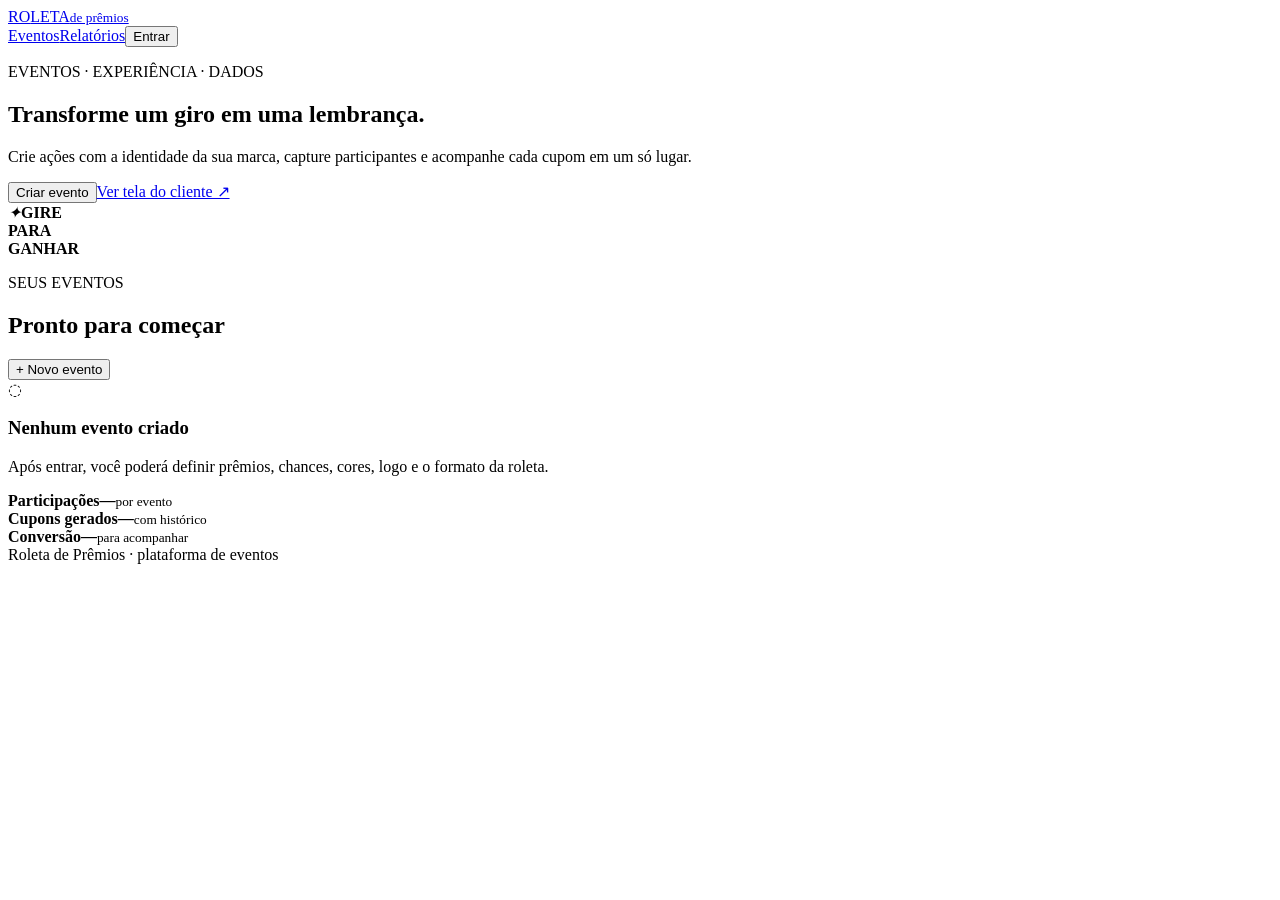
==== index.html @ ffb688e8 "chore: add index.html" ====
<!doctype html>
<html lang="pt-BR">
<head>
  <meta charset="utf-8"><meta name="viewport" content="width=device-width,initial-scale=1">
  <meta name="theme-color" content="#681d30"><link rel="manifest" href="manifest.webmanifest">
  <link rel="preconnect" href="https://fonts.googleapis.com"><link rel="preconnect" href="https://fonts.gstatic.com" crossorigin>
  <link href="https://fonts.googleapis.com/css2?family=DM+Mono:wght@500;700&family=DM+Sans:wght@400;500;700&family=Playfair+Display:wght@600;700&display=swap" rel="stylesheet">
  <link rel="stylesheet" href="css/app.css"><title>Roleta de Prêmios</title>
</head>
<body>
  <main class="shell">
    <header><a class="brand" href="./">RO<span>LETA</span><small>de prêmios</small></a><nav><a href="#eventos">Eventos</a><a href="#relatorios">Relatórios</a><button class="account">Entrar</button></nav></header>
    <section class="hero"><div><p class="eyebrow">EVENTOS · EXPERIÊNCIA · DADOS</p><h1>Transforme um giro em uma lembrança.</h1><p class="lede">Crie ações com a identidade da sua marca, capture participantes e acompanhe cada cupom em um só lugar.</p><div class="actions"><button class="primary">Criar evento</button><a href="participar.html?evento=demo" class="secondary">Ver tela do cliente ↗</a></div></div><div class="wheel-art"><i>✦</i><b>GIRE<br>PARA<br>GANHAR</b></div></section>
    <section id="eventos" class="panel"><div class="section-head"><div><p class="eyebrow">SEUS EVENTOS</p><h2>Pronto para começar</h2></div><button class="outline">+ Novo evento</button></div><div class="empty"><span>◌</span><h3>Nenhum evento criado</h3><p>Após entrar, você poderá definir prêmios, chances, cores, logo e o formato da roleta.</p></div></section>
    <section id="relatorios" class="three"><article><b>Participações</b><strong>—</strong><small>por evento</small></article><article><b>Cupons gerados</b><strong>—</strong><small>com histórico</small></article><article><b>Conversão</b><strong>—</strong><small>para acompanhar</small></article></section>
  </main><footer>Roleta de Prêmios · plataforma de eventos</footer><script type="module" src="js/app.js"></script>
</body></html>
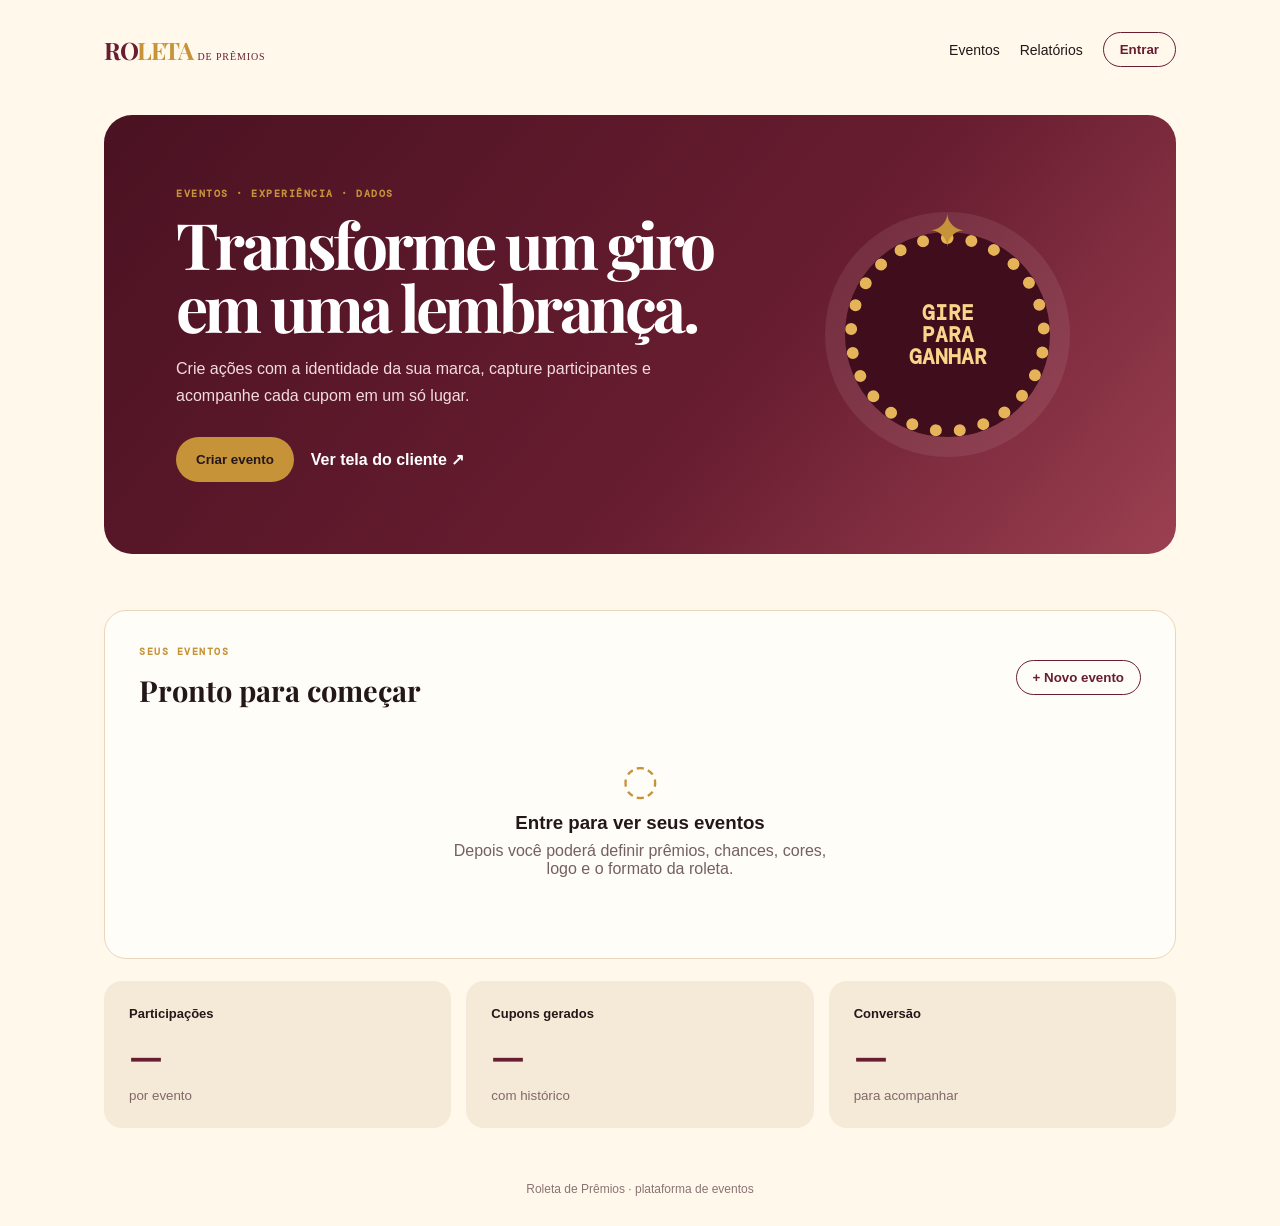
==== commit 77c7bdec: "feat: connect index.html to admin login" ====
--- a/index.html
+++ b/index.html
@@ -11,7 +11,7 @@
   <main class="shell">
     <header><a class="brand" href="./">RO<span>LETA</span><small>de prêmios</small></a><nav><a href="#eventos">Eventos</a><a href="#relatorios">Relatórios</a><button class="account">Entrar</button></nav></header>
     <section class="hero"><div><p class="eyebrow">EVENTOS · EXPERIÊNCIA · DADOS</p><h1>Transforme um giro em uma lembrança.</h1><p class="lede">Crie ações com a identidade da sua marca, capture participantes e acompanhe cada cupom em um só lugar.</p><div class="actions"><button class="primary">Criar evento</button><a href="participar.html?evento=demo" class="secondary">Ver tela do cliente ↗</a></div></div><div class="wheel-art"><i>✦</i><b>GIRE<br>PARA<br>GANHAR</b></div></section>
-    <section id="eventos" class="panel"><div class="section-head"><div><p class="eyebrow">SEUS EVENTOS</p><h2>Pronto para começar</h2></div><button class="outline">+ Novo evento</button></div><div class="empty"><span>◌</span><h3>Nenhum evento criado</h3><p>Após entrar, você poderá definir prêmios, chances, cores, logo e o formato da roleta.</p></div></section>
+    <section id="eventos" class="panel"><div class="section-head"><div><p class="eyebrow">SEUS EVENTOS</p><h2>Pronto para começar</h2></div><button class="outline" id="newEvent">+ Novo evento</button></div><div class="empty" id="eventList"><span>◌</span><h3>Entre para ver seus eventos</h3><p>Depois você poderá definir prêmios, chances, cores, logo e o formato da roleta.</p></div></section>
     <section id="relatorios" class="three"><article><b>Participações</b><strong>—</strong><small>por evento</small></article><article><b>Cupons gerados</b><strong>—</strong><small>com histórico</small></article><article><b>Conversão</b><strong>—</strong><small>para acompanhar</small></article></section>
   </main><footer>Roleta de Prêmios · plataforma de eventos</footer><script type="module" src="js/app.js"></script>
 </body></html>
--- a/css/app.css
+++ b/css/app.css
@@ -0,0 +1 @@
+:root{--wine:#681d30;--ink:#241719;--gold:#c79339;--cream:#fff8eb;--soft:#f5ead7}*{box-sizing:border-box}body{margin:0;background:var(--cream);color:var(--ink);font-family:'DM Sans',sans-serif}.shell{max-width:1120px;margin:auto;padding:24px}header{display:flex;align-items:center;justify-content:space-between;padding:8px 0 48px}.brand{color:var(--wine);font:700 24px 'Playfair Display';letter-spacing:-.06em;text-decoration:none}.brand span{color:var(--gold)}.brand small{font:500 10px 'DM Sans';letter-spacing:.09em;margin-left:5px;text-transform:uppercase}nav{display:flex;gap:20px;align-items:center}nav a{font-size:14px;color:var(--ink);text-decoration:none}.account,.outline{border:1px solid var(--wine);background:transparent;color:var(--wine);border-radius:999px;padding:9px 16px;font-weight:700}.hero{min-height:410px;padding:clamp(26px,6vw,72px);display:grid;grid-template-columns:1.3fr .7fr;gap:36px;align-items:center;border-radius:28px;background:linear-gradient(130deg,#4a1222,var(--wine) 60%,#9b4051);color:white;overflow:hidden}.eyebrow{font:700 10px 'DM Mono';letter-spacing:.15em;color:var(--gold);margin:0 0 13px}.hero h1,.public h1{font:700 clamp(39px,5vw,65px)/.98 'Playfair Display';letter-spacing:-.055em;margin:0 0 18px}.lede{max-width:520px;line-height:1.65;color:#f4dce0}.actions{display:flex;gap:13px;margin-top:28px}.primary{border:0;border-radius:999px;background:var(--gold);color:#241719;padding:13px 20px;font-weight:700;cursor:pointer;text-decoration:none}.secondary{padding:13px 4px;color:#fff;text-decoration:none;font-weight:700}.wheel-art{width:205px;aspect-ratio:1;border:12px dotted #e5b459;border-radius:50%;display:grid;place-items:center;position:relative;margin:auto;background:#3f0d1b;box-shadow:0 0 0 20px rgb(255 255 255/.08)}.wheel-art i{position:absolute;top:-40px;font-size:46px;color:var(--gold);font-style:normal}.wheel-art b{text-align:center;font:700 21px/1.05 'DM Mono';color:#f8d58b}.panel{margin:56px 0 22px;padding:34px;border:1px solid #ead6bc;border-radius:22px;background:#fffdf8}.section-head{display:flex;justify-content:space-between;align-items:center}.section-head h2{margin:0;font:700 29px 'Playfair Display'}.empty{text-align:center;padding:46px 10px}.empty span{font-size:42px;color:var(--gold)}.empty h3{margin:8px}.empty p{color:#755f62;margin:auto;max-width:390px}.three{display:grid;grid-template-columns:repeat(3,1fr);gap:15px}.three article{padding:25px;border-radius:18px;background:var(--soft);display:grid;gap:8px}.three b{font-size:13px}.three strong{font:700 38px 'Playfair Display';color:var(--wine)}.three small{color:#80686a}footer{text-align:center;padding:30px;color:#8b7474;font-size:12px}.public{min-height:100vh;display:grid;place-items:center;padding:20px;background:radial-gradient(circle at 50% 0,#9c3b4d,var(--wine) 44%,#310a15)}.public-card{width:min(100%,490px);padding:clamp(25px,6vw,46px);border-radius:25px;background:var(--cream);box-shadow:0 24px 60px #260713}.public h1{color:var(--wine);font-size:43px}.public-card>p:not(.eyebrow):not(.message){line-height:1.6;color:#705e5e}form{display:grid;gap:13px;margin-top:23px}label{display:grid;gap:6px;font-size:13px;font-weight:700}input{width:100%;border:1px solid #decdb8;border-radius:9px;background:white;padding:12px;font:inherit}.check{grid-template-columns:auto 1fr;align-items:start;font-size:11px;color:#705e5e;font-weight:500}.check input{width:auto;margin-top:2px}.message{min-height:20px;color:var(--wine);font-size:13px;font-weight:700}@media(max-width:650px){header{padding-bottom:28px}nav a{display:none}.hero{grid-template-columns:1fr}.wheel-art{width:145px}.three{grid-template-columns:1fr}.section-head{gap:12px}.panel{padding:24px}.hero{padding:34px 27px}}
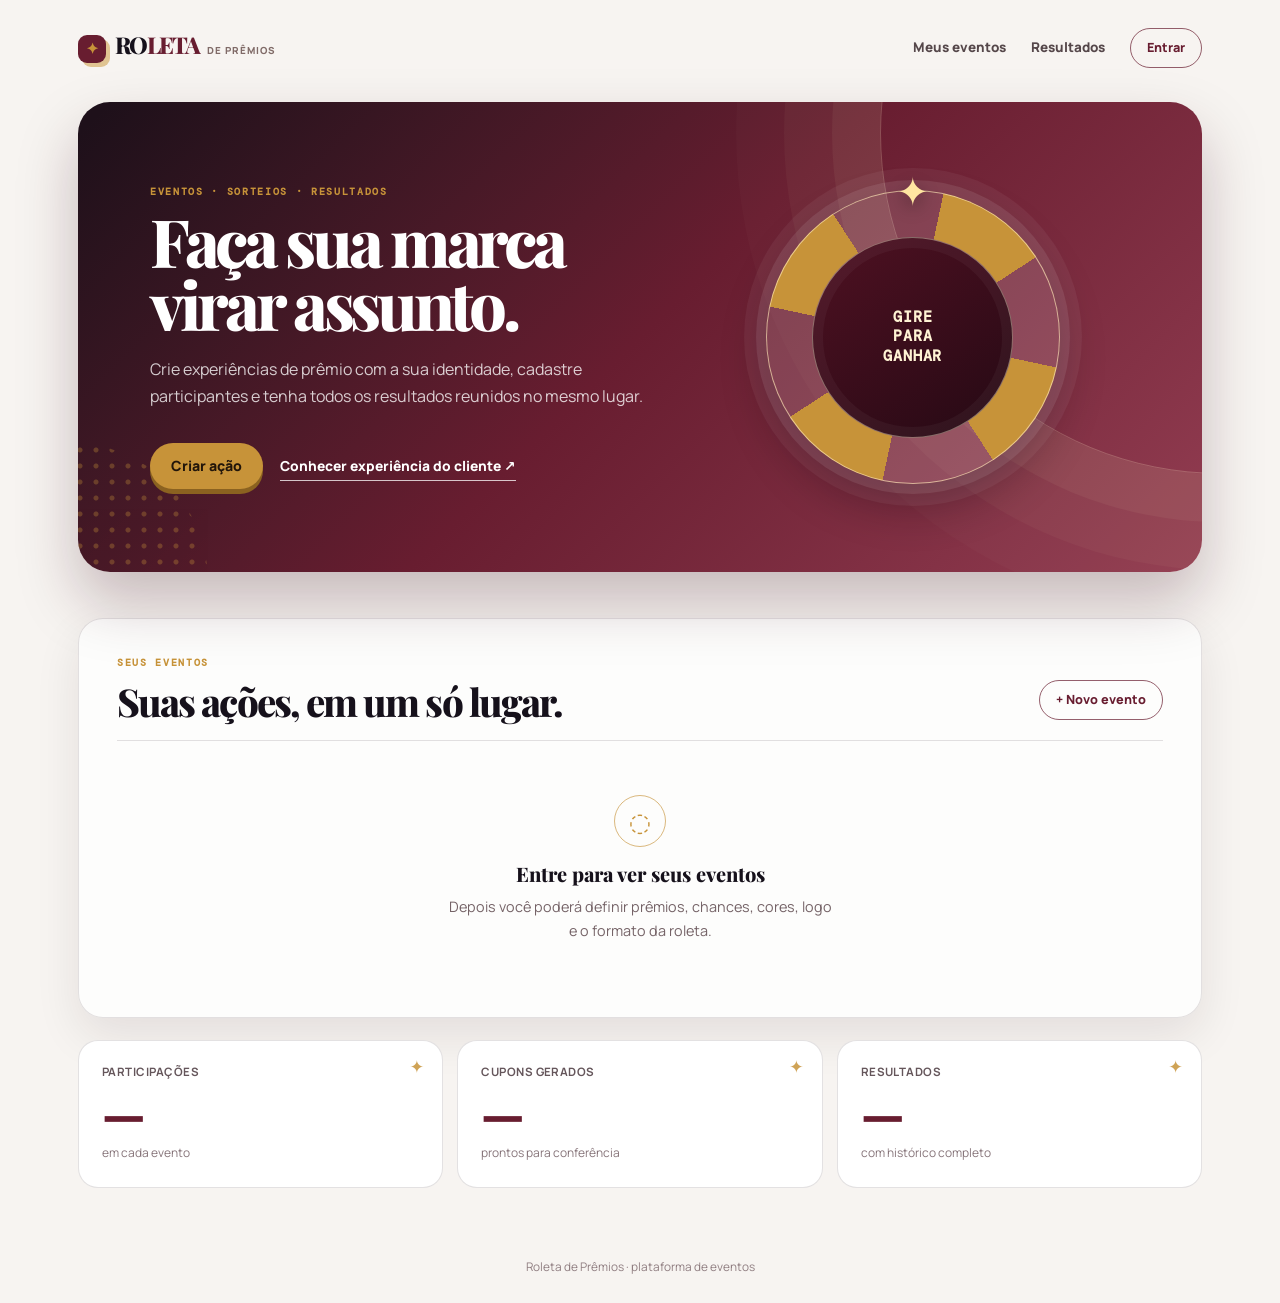
==== commit 6e149125: "Redesenha visual completo da Roleta de Prêmios" ====
--- a/index.html
+++ b/index.html
@@ -9,9 +9,9 @@
 </head>
 <body>
   <main class="shell">
-    <header><a class="brand" href="./">RO<span>LETA</span><small>de prêmios</small></a><nav><a href="#eventos">Eventos</a><a href="#relatorios">Relatórios</a><button class="account">Entrar</button></nav></header>
-    <section class="hero"><div><p class="eyebrow">EVENTOS · EXPERIÊNCIA · DADOS</p><h1>Transforme um giro em uma lembrança.</h1><p class="lede">Crie ações com a identidade da sua marca, capture participantes e acompanhe cada cupom em um só lugar.</p><div class="actions"><button class="primary">Criar evento</button><a href="participar.html?evento=demo" class="secondary">Ver tela do cliente ↗</a></div></div><div class="wheel-art"><i>✦</i><b>GIRE<br>PARA<br>GANHAR</b></div></section>
-    <section id="eventos" class="panel"><div class="section-head"><div><p class="eyebrow">SEUS EVENTOS</p><h2>Pronto para começar</h2></div><button class="outline" id="newEvent">+ Novo evento</button></div><div class="empty" id="eventList"><span>◌</span><h3>Entre para ver seus eventos</h3><p>Depois você poderá definir prêmios, chances, cores, logo e o formato da roleta.</p></div></section>
-    <section id="relatorios" class="three"><article><b>Participações</b><strong>—</strong><small>por evento</small></article><article><b>Cupons gerados</b><strong>—</strong><small>com histórico</small></article><article><b>Conversão</b><strong>—</strong><small>para acompanhar</small></article></section>
+    <header><a class="brand" href="./">RO<span>LETA</span><small>de prêmios</small></a><nav><a href="#eventos">Meus eventos</a><a href="#relatorios">Resultados</a><button class="account">Entrar</button></nav></header>
+    <section class="hero"><div><p class="eyebrow">EVENTOS · SORTEIOS · RESULTADOS</p><h1>Faça sua marca virar assunto.</h1><p class="lede">Crie experiências de prêmio com a sua identidade, cadastre participantes e tenha todos os resultados reunidos no mesmo lugar.</p><div class="actions"><button class="primary">Criar ação</button><a href="participar.html?evento=demo" class="secondary">Conhecer experiência do cliente ↗</a></div></div><div class="wheel-art"><i>✦</i><b>GIRE<br>PARA<br>GANHAR</b></div></section>
+    <section id="eventos" class="panel"><div class="section-head"><div><p class="eyebrow">SEUS EVENTOS</p><h2>Suas ações, em um só lugar.</h2></div><button class="outline" id="newEvent">+ Novo evento</button></div><div class="empty" id="eventList"><span>◌</span><h3>Entre para ver seus eventos</h3><p>Depois você poderá definir prêmios, chances, cores, logo e o formato da roleta.</p></div></section>
+    <section id="relatorios" class="three"><article><b>Participações</b><strong>—</strong><small>em cada evento</small></article><article><b>Cupons gerados</b><strong>—</strong><small>prontos para conferência</small></article><article><b>Resultados</b><strong>—</strong><small>com histórico completo</small></article></section>
   </main><footer>Roleta de Prêmios · plataforma de eventos</footer><script type="module" src="js/app.js"></script>
 </body></html>
--- a/css/app.css
+++ b/css/app.css
@@ -1 +1,27 @@
-:root{--wine:#681d30;--ink:#241719;--gold:#c79339;--cream:#fff8eb;--soft:#f5ead7}*{box-sizing:border-box}body{margin:0;background:var(--cream);color:var(--ink);font-family:'DM Sans',sans-serif}.shell{max-width:1120px;margin:auto;padding:24px}header{display:flex;align-items:center;justify-content:space-between;padding:8px 0 48px}.brand{color:var(--wine);font:700 24px 'Playfair Display';letter-spacing:-.06em;text-decoration:none}.brand span{color:var(--gold)}.brand small{font:500 10px 'DM Sans';letter-spacing:.09em;margin-left:5px;text-transform:uppercase}nav{display:flex;gap:20px;align-items:center}nav a{font-size:14px;color:var(--ink);text-decoration:none}.account,.outline{border:1px solid var(--wine);background:transparent;color:var(--wine);border-radius:999px;padding:9px 16px;font-weight:700}.hero{min-height:410px;padding:clamp(26px,6vw,72px);display:grid;grid-template-columns:1.3fr .7fr;gap:36px;align-items:center;border-radius:28px;background:linear-gradient(130deg,#4a1222,var(--wine) 60%,#9b4051);color:white;overflow:hidden}.eyebrow{font:700 10px 'DM Mono';letter-spacing:.15em;color:var(--gold);margin:0 0 13px}.hero h1,.public h1{font:700 clamp(39px,5vw,65px)/.98 'Playfair Display';letter-spacing:-.055em;margin:0 0 18px}.lede{max-width:520px;line-height:1.65;color:#f4dce0}.actions{display:flex;gap:13px;margin-top:28px}.primary{border:0;border-radius:999px;background:var(--gold);color:#241719;padding:13px 20px;font-weight:700;cursor:pointer;text-decoration:none}.secondary{padding:13px 4px;color:#fff;text-decoration:none;font-weight:700}.wheel-art{width:205px;aspect-ratio:1;border:12px dotted #e5b459;border-radius:50%;display:grid;place-items:center;position:relative;margin:auto;background:#3f0d1b;box-shadow:0 0 0 20px rgb(255 255 255/.08)}.wheel-art i{position:absolute;top:-40px;font-size:46px;color:var(--gold);font-style:normal}.wheel-art b{text-align:center;font:700 21px/1.05 'DM Mono';color:#f8d58b}.panel{margin:56px 0 22px;padding:34px;border:1px solid #ead6bc;border-radius:22px;background:#fffdf8}.section-head{display:flex;justify-content:space-between;align-items:center}.section-head h2{margin:0;font:700 29px 'Playfair Display'}.empty{text-align:center;padding:46px 10px}.empty span{font-size:42px;color:var(--gold)}.empty h3{margin:8px}.empty p{color:#755f62;margin:auto;max-width:390px}.three{display:grid;grid-template-columns:repeat(3,1fr);gap:15px}.three article{padding:25px;border-radius:18px;background:var(--soft);display:grid;gap:8px}.three b{font-size:13px}.three strong{font:700 38px 'Playfair Display';color:var(--wine)}.three small{color:#80686a}footer{text-align:center;padding:30px;color:#8b7474;font-size:12px}.public{min-height:100vh;display:grid;place-items:center;padding:20px;background:radial-gradient(circle at 50% 0,#9c3b4d,var(--wine) 44%,#310a15)}.public-card{width:min(100%,490px);padding:clamp(25px,6vw,46px);border-radius:25px;background:var(--cream);box-shadow:0 24px 60px #260713}.public h1{color:var(--wine);font-size:43px}.public-card>p:not(.eyebrow):not(.message){line-height:1.6;color:#705e5e}form{display:grid;gap:13px;margin-top:23px}label{display:grid;gap:6px;font-size:13px;font-weight:700}input{width:100%;border:1px solid #decdb8;border-radius:9px;background:white;padding:12px;font:inherit}.check{grid-template-columns:auto 1fr;align-items:start;font-size:11px;color:#705e5e;font-weight:500}.check input{width:auto;margin-top:2px}.message{min-height:20px;color:var(--wine);font-size:13px;font-weight:700}@media(max-width:650px){header{padding-bottom:28px}nav a{display:none}.hero{grid-template-columns:1fr}.wheel-art{width:145px}.three{grid-template-columns:1fr}.section-head{gap:12px}.panel{padding:24px}.hero{padding:34px 27px}}
+@import url('https://fonts.googleapis.com/css2?family=DM+Mono:wght@500;700&family=Manrope:wght@400;500;600;700;800&family=Playfair+Display:wght@600;700;800&display=swap');
+
+:root{--wine:#681d30;--ink:#16111b;--gold:#c79339;--cream:#fffaf1;--soft:#f5ead7;--line:rgba(44,30,34,.13);--shadow:0 18px 46px rgba(28,14,20,.09)}
+*{box-sizing:border-box}html{min-width:320px;background:#f7f4f1}body{margin:0;background:#f7f4f1;color:var(--ink);font-family:Manrope,system-ui,sans-serif;font-size:16px;line-height:1.45}button,input,select{font:inherit}button{transition:transform .2s ease,box-shadow .2s ease,background .2s ease}button:focus-visible,a:focus-visible,input:focus-visible,select:focus-visible{outline:3px solid color-mix(in srgb,var(--gold),white 30%);outline-offset:3px}a{color:inherit}
+.shell{width:min(1180px,100%);margin:auto;padding:22px 28px 42px}header{display:flex;align-items:center;justify-content:space-between;gap:22px;padding:6px 0 34px}.brand{display:inline-flex;align-items:baseline;color:var(--ink);font:800 1.45rem/1 'Playfair Display',serif;letter-spacing:-.075em;text-decoration:none}.brand:before{content:'✦';display:grid;place-items:center;width:28px;height:28px;margin-right:9px;border-radius:9px;background:var(--wine);color:var(--gold);font:700 15px 'DM Mono',monospace;letter-spacing:0;box-shadow:4px 4px 0 color-mix(in srgb,var(--gold),white 45%)}.brand span{color:var(--wine)}.brand small{margin-left:7px;color:#806b68;font:800 .61rem/1 Manrope,sans-serif;letter-spacing:.11em;text-transform:uppercase}nav{display:flex;align-items:center;gap:25px}nav a{position:relative;color:#55474a;font-size:.84rem;font-weight:800;text-decoration:none}nav a:not(.brand):after{content:'';position:absolute;right:0;bottom:-5px;left:0;height:2px;background:var(--gold);transform:scaleX(0);transform-origin:left;transition:transform .2s ease}nav a:not(.brand):hover:after{transform:scaleX(1)}.account,.outline{border:1px solid color-mix(in srgb,var(--wine),transparent 30%);border-radius:999px;background:transparent;color:var(--wine);padding:10px 16px;font-size:.79rem;font-weight:800;cursor:pointer;text-decoration:none}.outline:hover,.account:hover{background:var(--wine);color:#fff;transform:translateY(-1px)}.primary{display:inline-flex;align-items:center;justify-content:center;gap:8px;border:0;border-radius:999px;background:var(--gold);box-shadow:0 5px 0 color-mix(in srgb,var(--gold),#3b2100 43%);color:#21150a;padding:13px 21px;font-size:.88rem;font-weight:800;cursor:pointer;text-decoration:none}.primary:hover{box-shadow:0 7px 0 color-mix(in srgb,var(--gold),#3b2100 43%);transform:translateY(-2px)}.primary:active{box-shadow:0 2px 0 color-mix(in srgb,var(--gold),#3b2100 43%);transform:translateY(3px)}.primary:disabled{cursor:not-allowed;opacity:.48;box-shadow:none;transform:none}
+
+.hero{position:relative;isolation:isolate;min-height:470px;padding:clamp(34px,6vw,72px);display:grid;grid-template-columns:minmax(0,1.08fr) minmax(270px,.92fr);gap:35px;align-items:center;overflow:hidden;border-radius:32px;background:linear-gradient(135deg,#1e101a 2%,var(--wine) 50%,color-mix(in srgb,var(--wine),#d97189 38%) 100%);box-shadow:0 30px 60px rgba(54,13,26,.25);color:#fff}.hero:before,.hero:after{content:'';position:absolute;z-index:-1;border-radius:50%;pointer-events:none}.hero:before{width:680px;height:680px;right:-360px;top:-310px;border:1px solid rgba(255,238,201,.24);box-shadow:0 0 0 48px rgba(255,238,201,.05),0 0 0 96px rgba(255,238,201,.035),0 0 0 144px rgba(255,238,201,.02)}.hero:after{width:280px;height:280px;left:-150px;bottom:-150px;background:radial-gradient(circle,var(--gold) 0 2px,transparent 3px);background-size:16px 16px;opacity:.32}.eyebrow{margin:0 0 12px;color:var(--gold);font:700 .65rem/1.2 'DM Mono',monospace;letter-spacing:.16em}.hero h1,.public h1{margin:0;max-width:700px;font:800 clamp(2.55rem,5.2vw,4.65rem)/.94 'Playfair Display',serif;letter-spacing:-.065em}.lede{max-width:560px;margin:21px 0 0;color:rgba(255,255,255,.78);font-size:1rem;line-height:1.7}.actions{display:flex;flex-wrap:wrap;align-items:center;gap:17px;margin-top:32px}.secondary{position:relative;padding:11px 0;color:#fff;font-size:.86rem;font-weight:800;text-decoration:none}.secondary:after{content:'';position:absolute;right:0;bottom:6px;left:0;height:1px;background:rgba(255,255,255,.75);transition:transform .2s ease;transform-origin:left}.secondary:hover:after{transform:scaleX(.5)}.wheel-art{position:relative;display:grid;place-items:center;width:min(100%,294px);aspect-ratio:1;margin:auto;border:1px solid rgba(255,236,187,.65);border-radius:50%;background:conic-gradient(from 12deg,var(--gold) 0 12.5%,rgba(255,255,255,.14) 12.5% 25%,var(--gold) 25% 37.5%,rgba(255,255,255,.14) 37.5% 50%,var(--gold) 50% 62.5%,rgba(255,255,255,.14) 62.5% 75%,var(--gold) 75% 87.5%,rgba(255,255,255,.14) 87.5%);box-shadow:0 0 0 10px rgba(255,255,255,.09),0 0 0 22px rgba(255,255,255,.05),0 22px 45px rgba(19,4,11,.32)}.wheel-art:before{content:'';width:68%;height:68%;border-radius:50%;background:linear-gradient(145deg,#4f1122,#250914);border:1px solid rgba(255,245,217,.42);box-shadow:inset 0 0 0 10px rgba(255,255,255,.04)}.wheel-art i{position:absolute;top:-29px;color:#ffe6a1;font-size:2.5rem;font-style:normal;text-shadow:0 6px 18px rgba(0,0,0,.35)}.wheel-art b{position:absolute;width:46%;text-align:center;color:#fff3d4;font:700 .95rem/1.3 'DM Mono',monospace;letter-spacing:.06em}
+
+.panel{margin:46px 0 22px;padding:clamp(24px,4vw,38px);border:1px solid var(--line);border-radius:25px;background:rgba(255,255,255,.78);box-shadow:var(--shadow)}.section-head{display:flex;align-items:flex-end;justify-content:space-between;gap:20px;padding-bottom:20px;border-bottom:1px solid var(--line)}.section-head h2{margin:0;font:800 clamp(1.75rem,3vw,2.45rem)/1 'Playfair Display',serif;letter-spacing:-.05em}.empty{text-align:center;padding:54px 10px 36px}.empty span{display:grid;place-items:center;width:52px;height:52px;margin:0 auto 13px;border:1px solid color-mix(in srgb,var(--gold),transparent 35%);border-radius:50%;color:var(--gold);font-size:1.6rem}.empty h3{margin:8px 0;font:800 1.25rem 'Playfair Display',serif}.empty p{max-width:390px;margin:auto;color:#756367;font-size:.9rem;line-height:1.65}.three{display:grid;grid-template-columns:repeat(3,1fr);gap:14px}.three article{position:relative;overflow:hidden;min-height:145px;padding:23px;border:1px solid var(--line);border-radius:20px;background:#fff;color:var(--ink)}.three article:after{content:'✦';position:absolute;right:18px;top:13px;color:var(--gold);font-size:1.1rem;opacity:.85}.three b{display:block;color:#65565b;font-size:.72rem;letter-spacing:.04em;text-transform:uppercase}.three strong{display:block;margin:8px 0 4px;color:var(--wine);font:800 clamp(2rem,4vw,3rem)/1 'Playfair Display',serif;letter-spacing:-.06em}.three small{color:#87757a;font-size:.75rem}footer{padding:28px;text-align:center;color:#8f7d80;font-size:.74rem}
+.event-list{display:grid;gap:10px;padding-top:22px}.event{display:flex;align-items:center;gap:15px;padding:15px 17px;border:1px solid transparent;border-radius:16px;background:#fff;box-shadow:0 4px 12px rgba(41,26,30,.035);transition:border-color .2s ease,transform .2s ease}.event:hover{border-color:color-mix(in srgb,var(--gold),transparent 62%);transform:translateX(3px)}.event>i{width:5px;height:44px;border-radius:99px}.event div{display:grid;gap:3px;flex:1}.event b{font-size:.88rem}.event small{color:#8d7b7d;font-size:.73rem}.event-actions{display:flex;gap:15px;align-items:center}.event a{color:var(--wine);font-size:.75rem;font-weight:800;text-decoration:none}.event a:hover{text-decoration:underline}
+
+/* Tela pública: cadastro, jogo e resultado */
+.public{position:relative;isolation:isolate;min-height:100vh;display:grid;place-items:center;overflow-x:hidden;padding:28px;background:radial-gradient(circle at 45% -8%,var(--gold),var(--wine) 40%,#180710 100%);color:var(--ink)}.public:before{content:'';position:fixed;z-index:-1;inset:0;opacity:.24;background-image:linear-gradient(45deg,rgba(255,255,255,.26) 1px,transparent 1px),linear-gradient(-45deg,rgba(255,255,255,.19) 1px,transparent 1px);background-size:26px 26px;mask-image:linear-gradient(to bottom,black,transparent 72%);pointer-events:none}.public-card{position:relative;width:min(100%,510px);padding:clamp(28px,6vw,50px);border:1px solid rgba(255,255,255,.6);border-radius:27px;background:rgba(255,250,241,.96);box-shadow:0 32px 70px rgba(24,4,12,.32)}.public-card:before{content:'';position:absolute;top:0;right:30px;left:30px;height:5px;border-radius:0 0 8px 8px;background:var(--gold)}.public h1{margin-bottom:16px;color:var(--wine);font-size:clamp(2.35rem,8vw,3.15rem)}.public-card>p:not(.eyebrow):not(.message){max-width:390px;color:#6f5f60;line-height:1.65}form{display:grid;gap:14px;margin-top:25px}label{display:grid;gap:7px;font-size:.76rem;font-weight:800}input,select{width:100%;min-height:47px;border:1px solid #ddcdbb;border-radius:10px;background:#fffdfa;color:var(--ink);padding:11px 13px;font-size:.9rem;transition:border-color .2s ease,box-shadow .2s ease}input:hover,select:hover{border-color:color-mix(in srgb,var(--gold),#ddcdbb 45%)}input:focus,select:focus{border-color:var(--wine);box-shadow:0 0 0 4px color-mix(in srgb,var(--wine),transparent 88%);outline:none}.check{grid-template-columns:auto 1fr;align-items:start;margin-top:2px;color:#715e61;font-size:.69rem;font-weight:600;line-height:1.45}.check input{width:auto;min-height:auto;margin-top:3px;accent-color:var(--wine)}.message{min-height:22px;margin:2px 0 0;color:var(--wine);font-size:.76rem;font-weight:800}
+.public-flow{width:min(100%,900px);padding:18px}.screen[hidden]{display:none}.game-screen{position:relative;overflow:hidden;min-height:660px;padding:44px 28px 34px;border:1px solid rgba(255,255,255,.7);border-radius:32px;background:linear-gradient(145deg,#fffdf7,#f7ead1);box-shadow:0 32px 70px rgba(24,4,12,.28);color:var(--wine);text-align:center}.game-screen:before{content:'';position:absolute;inset:15px;border:1px solid color-mix(in srgb,var(--gold),transparent 50%);border-radius:23px;pointer-events:none}.game-screen>*{position:relative}.game-brand{display:grid;gap:7px;justify-items:center;margin:6px 0 30px;padding-bottom:19px}.game-brand:after{content:'';width:58px;height:2px;background:var(--gold)}.game-brand b{max-width:90%;font:800 clamp(2rem,6vw,3.7rem)/1 'Playfair Display',serif;letter-spacing:.04em}.game-brand small{color:var(--gold);font-size:.68rem;font-weight:800;letter-spacing:.24em}.machine{position:relative;width:min(100%,540px);margin:auto;padding:18px 27px 34px;border:7px solid var(--wine);border-radius:29px;background:linear-gradient(145deg,color-mix(in srgb,var(--wine),white 7%),#210b12);box-shadow:inset 0 0 0 4px var(--gold),0 20px 0 color-mix(in srgb,var(--wine),#100209 25%),0 34px 38px rgba(62,18,28,.26)}.machine:before{content:'';display:block;height:7px;margin:0 3px 17px;background:repeating-linear-gradient(90deg,var(--gold) 0 14px,transparent 14px 25px);opacity:.84}.slot-window{display:flex;gap:10px;overflow:hidden;height:164px;padding:13px;border:4px solid #14080c;border-radius:17px;background:#10050a;box-shadow:inset 0 0 22px #000}.slot-strip{display:grid;flex:1;gap:10px;transform:translateY(0)}.slot-strip span{height:130px;display:grid;place-items:center;border:3px solid var(--gold);border-radius:11px;background:linear-gradient(150deg,#fffaf0,#f4e2bd);box-shadow:inset 0 0 0 3px rgba(255,255,255,.65);font-size:3.2rem}.slot-window.rolling .slot-strip{animation:slot-roll 2.2s cubic-bezier(.15,.85,.25,1) forwards}.slot-window.rolling .delay{animation-delay:.16s}.slot-window.rolling .delay2{animation-delay:.31s}@keyframes slot-roll{to{transform:translateY(-560px)}}#gameHint{margin:21px 0 18px;color:#f7d784;font-size:.84rem;font-weight:800}.spin-button{border:0;border-radius:999px;background:linear-gradient(180deg,#ffe699,var(--gold));box-shadow:0 6px 0 color-mix(in srgb,var(--gold),#3c2400 48%);color:#231505;padding:15px 29px;font-size:1rem;font-weight:900;letter-spacing:.02em;cursor:pointer}.spin-button:hover{transform:translateY(-2px)}.spin-button:active{transform:translateY(3px);box-shadow:0 2px 0 color-mix(in srgb,var(--gold),#3c2400 48%)}
+.wheel-game{position:relative;display:grid;justify-items:center;padding-top:9px}.pointer{position:relative;z-index:3;margin-bottom:-14px;color:var(--wine);font-size:3rem;font-style:normal;filter:drop-shadow(0 3px 0 #fff3d3)}.wheel{position:relative;width:min(74vw,430px);aspect-ratio:1;border:12px solid var(--wine);border-radius:50%;background:conic-gradient(from -15deg,var(--gold) 0 90deg,#9f4051 90deg 180deg,#f6e5ba 180deg 270deg,color-mix(in srgb,var(--wine),white 12%) 270deg);box-shadow:0 0 0 7px #fff7e8,0 0 0 11px var(--gold),0 19px 38px rgba(62,18,28,.25);transition:transform 2.8s cubic-bezier(.14,.82,.17,1)}.wheel.rolling{transform:rotate(1800deg)}.wheel:after{content:'';position:absolute;inset:calc(50% - 2px);border-radius:50%;background:var(--gold);box-shadow:0 0 0 4px #fff8e9}.wheel span{position:absolute;z-index:1;font-size:2.55rem;filter:drop-shadow(0 2px 0 rgba(255,255,255,.44))}.wheel span:nth-of-type(1){top:16%;left:50%;transform:translateX(-50%)}.wheel span:nth-of-type(2){top:50%;right:14%;transform:translateY(-50%)}.wheel span:nth-of-type(3){bottom:14%;left:50%;transform:translateX(-50%)}.wheel span:nth-of-type(4){top:50%;left:14%;transform:translateY(-50%)}.wheel b{position:absolute;z-index:2;inset:50%;display:grid;width:102px;aspect-ratio:1;place-items:center;border:4px solid #f8e7bf;border-radius:50%;background:var(--wine);box-shadow:0 5px 0 #3b0e1c;color:#fff1c7;font:700 .88rem 'DM Mono',monospace;transform:translate(-50%,-50%)}.wheel-game .spin-button{margin-top:31px}.result-screen{text-align:center}.result-screen .big-symbol{display:grid;place-items:center;width:92px;height:92px;margin:6px auto 17px;border:1px solid color-mix(in srgb,var(--gold),transparent 30%);border-radius:50%;background:linear-gradient(145deg,#fff4d8,#f4d58a);box-shadow:0 8px 0 color-mix(in srgb,var(--gold),#5c3700 34%);font-size:3.15rem}.result-screen code{display:table;margin:18px auto;padding:12px 15px;border:2px dashed var(--wine);border-radius:9px;background:#fff;color:var(--wine);font:700 1rem 'DM Mono',monospace;letter-spacing:.06em}
+
+/* Administração e criação de eventos */
+.create-panel,.list-panel{max-width:800px;margin-right:auto;margin-left:auto}.create-panel h1,.list-panel h1{margin:0;color:var(--ink);font:800 clamp(2.3rem,5vw,3.4rem)/1 'Playfair Display',serif;letter-spacing:-.06em}.create-panel form{margin-top:27px}.field-label{margin:22px 0 9px;color:#3e3033;font-size:.77rem;font-weight:800}.choices{display:grid;grid-template-columns:1fr 1fr;gap:12px;margin-bottom:18px}.choice{position:relative;min-height:111px;padding:20px 18px;border:1px solid #ddcdbb;border-radius:16px;background:#fffefa;cursor:pointer;transition:transform .18s ease,border-color .18s ease,box-shadow .18s ease}.choice:hover{border-color:var(--gold);transform:translateY(-2px)}.choice input{position:absolute;top:16px;right:15px;width:auto;min-height:auto;accent-color:var(--wine)}.choice:has(input:checked),.palette-card:has(input:checked){border:2px solid var(--wine);background:linear-gradient(145deg,#fffdf7,var(--soft));box-shadow:0 8px 18px rgba(80,23,39,.08)}.choice b,.choice small{display:block}.choice b{padding-right:22px;font-size:.88rem}.choice small{margin-top:7px;color:#806e72;font-size:.72rem;font-weight:500;line-height:1.5}.palettes{display:grid;grid-template-columns:repeat(4,1fr);gap:10px;margin-bottom:22px}.palette-card{position:relative;display:grid;gap:7px;padding:10px;border:1px solid #ddcdbb;border-radius:14px;background:#fffefa;cursor:pointer}.palette-card input{position:absolute;opacity:0;pointer-events:none}.palette-card b{font-size:.72rem}.palette-card small{color:#806e72;font-size:.63rem}.palette-swatch{display:block;height:42px;border-radius:9px}.tomasetto{background:linear-gradient(135deg,#681D30 0 60%,#C79339 60%)}.oceano{background:linear-gradient(135deg,#0F3D56 0 60%,#41B9C5 60%)}.floresta{background:linear-gradient(135deg,#174C3C 0 60%,#D2A74B 60%)}.ameixa{background:linear-gradient(135deg,#552047 0 60%,#E37AA2 60%)}.prize-head{padding:19px 0 12px;border-top:1px solid var(--line)}.prize-head small{color:#806e72;font-size:.73rem}.prize-row{padding:13px 0!important;border-bottom:1px solid var(--line)!important}.prize-row label{color:#635155!important;font-size:.69rem!important}.prize-row input,.prize-row select{min-height:42px!important}.prize-row button{align-self:center!important;border-radius:9px!important;background:#fbefec!important;color:var(--wine)!important}.chance-total{padding:11px 13px;border-radius:10px;background:#f8f1e5}.chance-total.ok{color:#126348;background:#e5f4e9}.chance-total.error{color:#9a2636;background:#fbeaec}
+
+/* Lista e relatórios */
+.list-panel>.lede{margin:15px 0 0;color:#766568;font-size:.92rem}.upload{display:grid;place-items:center;min-height:150px;margin:27px 0 14px;border:1.5px dashed var(--gold);border-radius:16px;background:linear-gradient(145deg,#fffefb,#fff7e7);color:var(--wine);font-size:.86rem;font-weight:800;cursor:pointer;transition:background .2s ease,transform .2s ease}.upload:hover{background:#fff0ce;transform:translateY(-2px)}.upload:before{content:'↑';display:grid;place-items:center;width:34px;height:34px;margin-bottom:8px;border-radius:50%;background:var(--wine);color:#fff;font-size:1.2rem}.upload input{display:none}.list-panel hr{border:0;border-top:1px solid var(--line);margin:31px 0}.list-panel #preview{color:#6c5a5d}.result{text-align:center;padding:22px 0}.result span{display:grid;place-items:center;width:60px;height:60px;margin:auto;border-radius:50%;background:var(--gold);color:var(--wine);font-size:1.8rem}.result h2{margin:7px 0;color:var(--wine);font:800 2.5rem 'Playfair Display',serif}.result h3{margin:0;font-size:1rem}.result code{display:inline-block;padding:10px 14px;border:2px dashed var(--gold);border-radius:8px;background:#fff;font:700 1rem 'DM Mono',monospace;letter-spacing:.05em}.report{width:min(1240px,100%);margin:auto;padding:28px}.report .back{padding:5px 0}.report-head{display:flex;align-items:flex-end;justify-content:space-between;gap:22px;margin:36px 0 26px;padding:0 0 24px;border-bottom:1px solid var(--line)}.report-head h1{margin:0;color:var(--ink);font:800 clamp(2.25rem,5vw,3.75rem)/1 'Playfair Display',serif;letter-spacing:-.06em}.report-actions{display:flex;flex-wrap:wrap;gap:10px}.report table{width:100%;border-collapse:collapse;font-size:.79rem}.report th,.report td{padding:13px 11px;border-bottom:1px solid var(--line);text-align:left;vertical-align:top}.report th{color:var(--wine);font-size:.65rem;letter-spacing:.09em;text-transform:uppercase}.report tbody tr:hover{background:#fff9ee}.report .scroll{overflow:auto}.report .muted{color:#806e72}.report .winner{padding:25px;border:1px solid color-mix(in srgb,var(--gold),transparent 20%);border-radius:17px;background:linear-gradient(135deg,#fff9e7,#f9e6ad)}.report .winner h2{margin:4px 0;color:var(--wine);font:800 2rem 'Playfair Display',serif}.report .notice{padding:30px;text-align:center;color:#806e72}
+@media(max-width:760px){.shell{padding:18px 17px 32px}header{padding-bottom:25px}nav{gap:11px}nav a:not(.brand){display:none}.account{padding:9px 13px}.hero{min-height:auto;grid-template-columns:1fr;padding:37px 27px 32px;border-radius:24px}.hero h1{font-size:clamp(2.45rem,12vw,3.5rem)}.wheel-art{width:185px;margin-top:9px}.wheel-art i{top:-25px}.section-head{align-items:flex-start;flex-direction:column}.three{grid-template-columns:1fr}.panel{margin-top:28px;border-radius:20px}.event{align-items:flex-start}.event-actions{align-items:flex-end;flex-direction:column;gap:8px}.public{padding:14px}.public-flow{padding:5px}.public-card{border-radius:23px}.game-screen{min-height:620px;padding:33px 18px 26px;border-radius:23px}.machine{padding:15px 17px 29px;border-width:6px}.slot-window{gap:6px;padding:9px}.slot-strip span{font-size:2.4rem}.wheel{width:min(78vw,380px)}.choices{grid-template-columns:1fr}.palettes{grid-template-columns:1fr 1fr}.report{padding:18px}.report-head{align-items:flex-start;flex-direction:column;margin-top:22px}.report .panel{padding:20px 14px}.report th,.report td{padding:10px 8px;white-space:nowrap}}
+@media print{body{background:#fff}.report{max-width:none;padding:0}.report-actions,.report nav,.report .back{display:none!important}.panel{margin:18px 0;padding:18px;border:0;box-shadow:none}.three{grid-template-columns:repeat(3,1fr)}.report table{font-size:10px}.report th,.report td{padding:6px}.brand:before{display:none}}
+/* Complementos de composição dos prêmios */
+.prize-head{display:flex;align-items:end;justify-content:space-between;gap:14px;margin-top:28px}.prize-head p{margin:0}.prize-row{display:grid;grid-template-columns:1fr 140px 92px auto;gap:9px;align-items:end}.prize-row button{border:0;font-size:1.2rem;padding:9px;cursor:pointer}
+@media(max-width:760px){.prize-row{grid-template-columns:1fr 1fr}.prize-row label:first-child{grid-column:1/-1}.prize-row button{justify-self:end}}
+@media(prefers-reduced-motion:reduce){*,*:before,*:after{scroll-behavior:auto!important;animation-duration:.01ms!important;animation-iteration-count:1!important;transition-duration:.01ms!important}}
